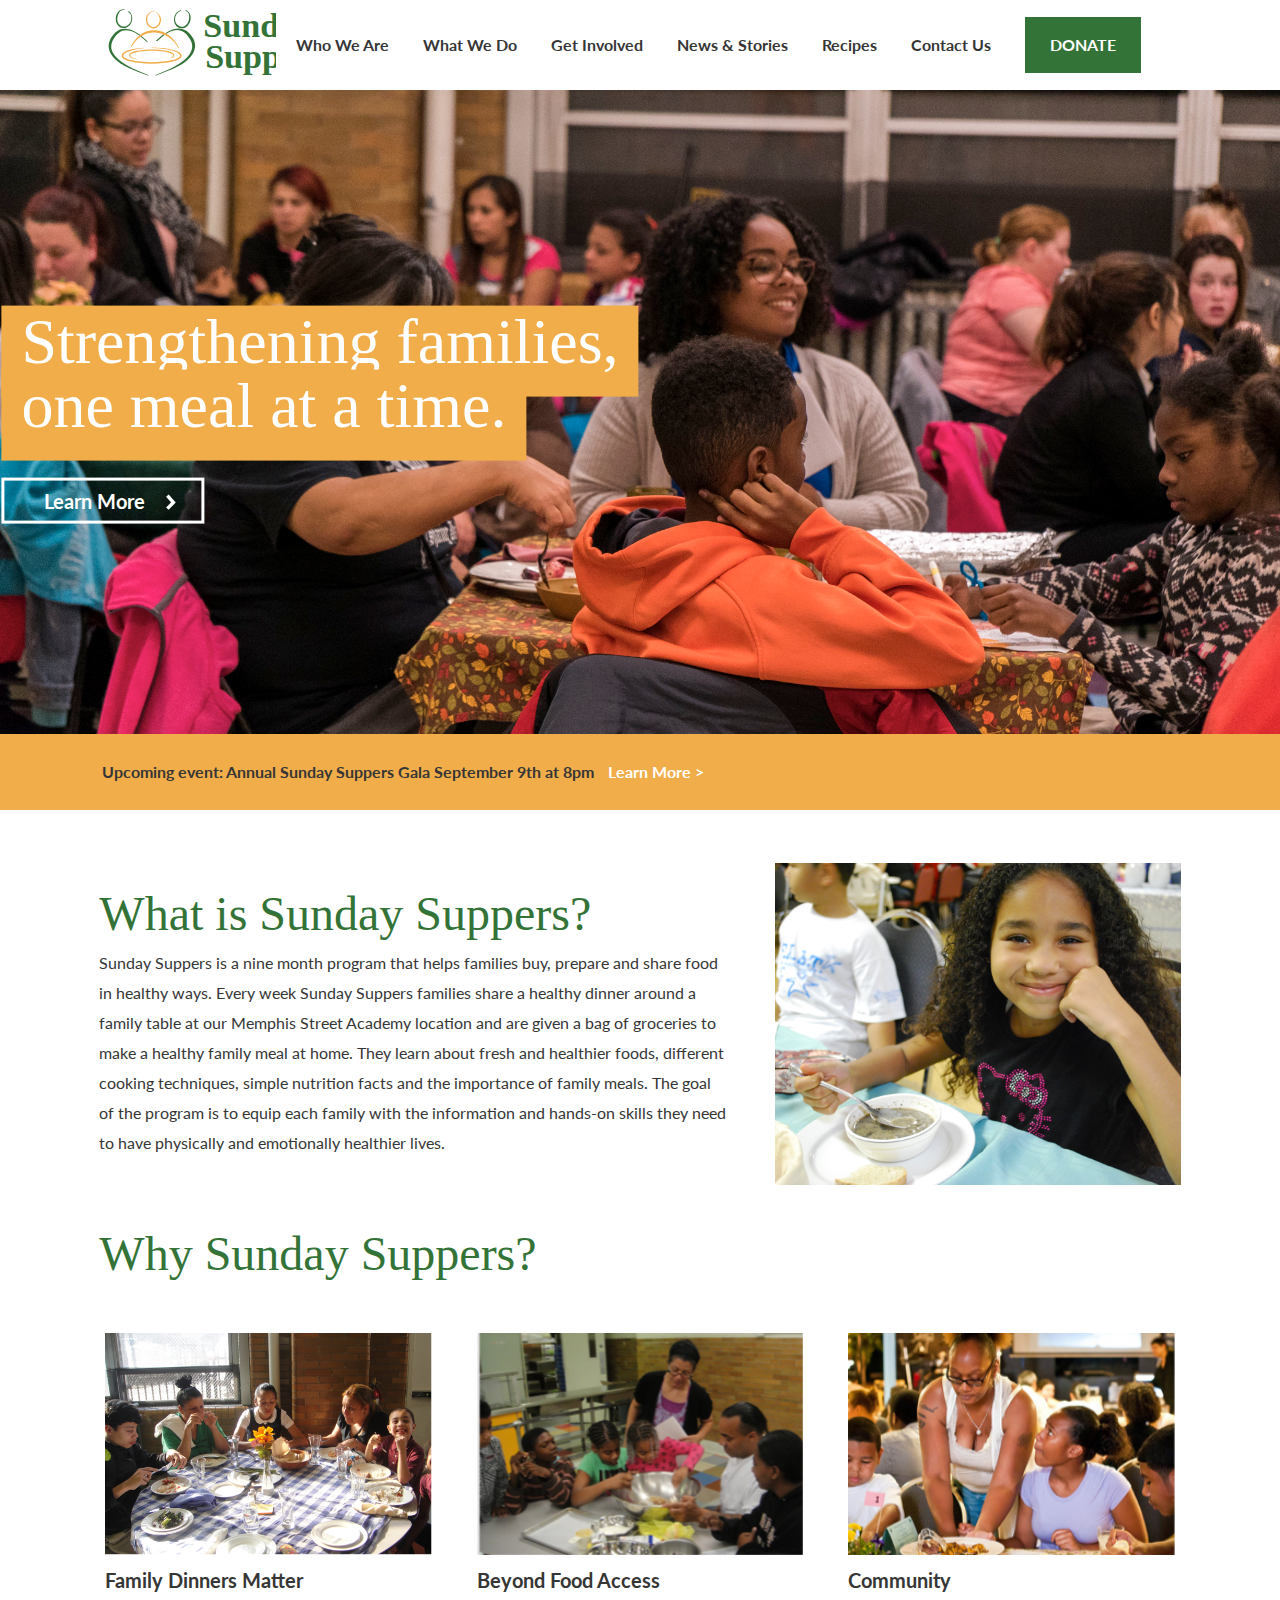
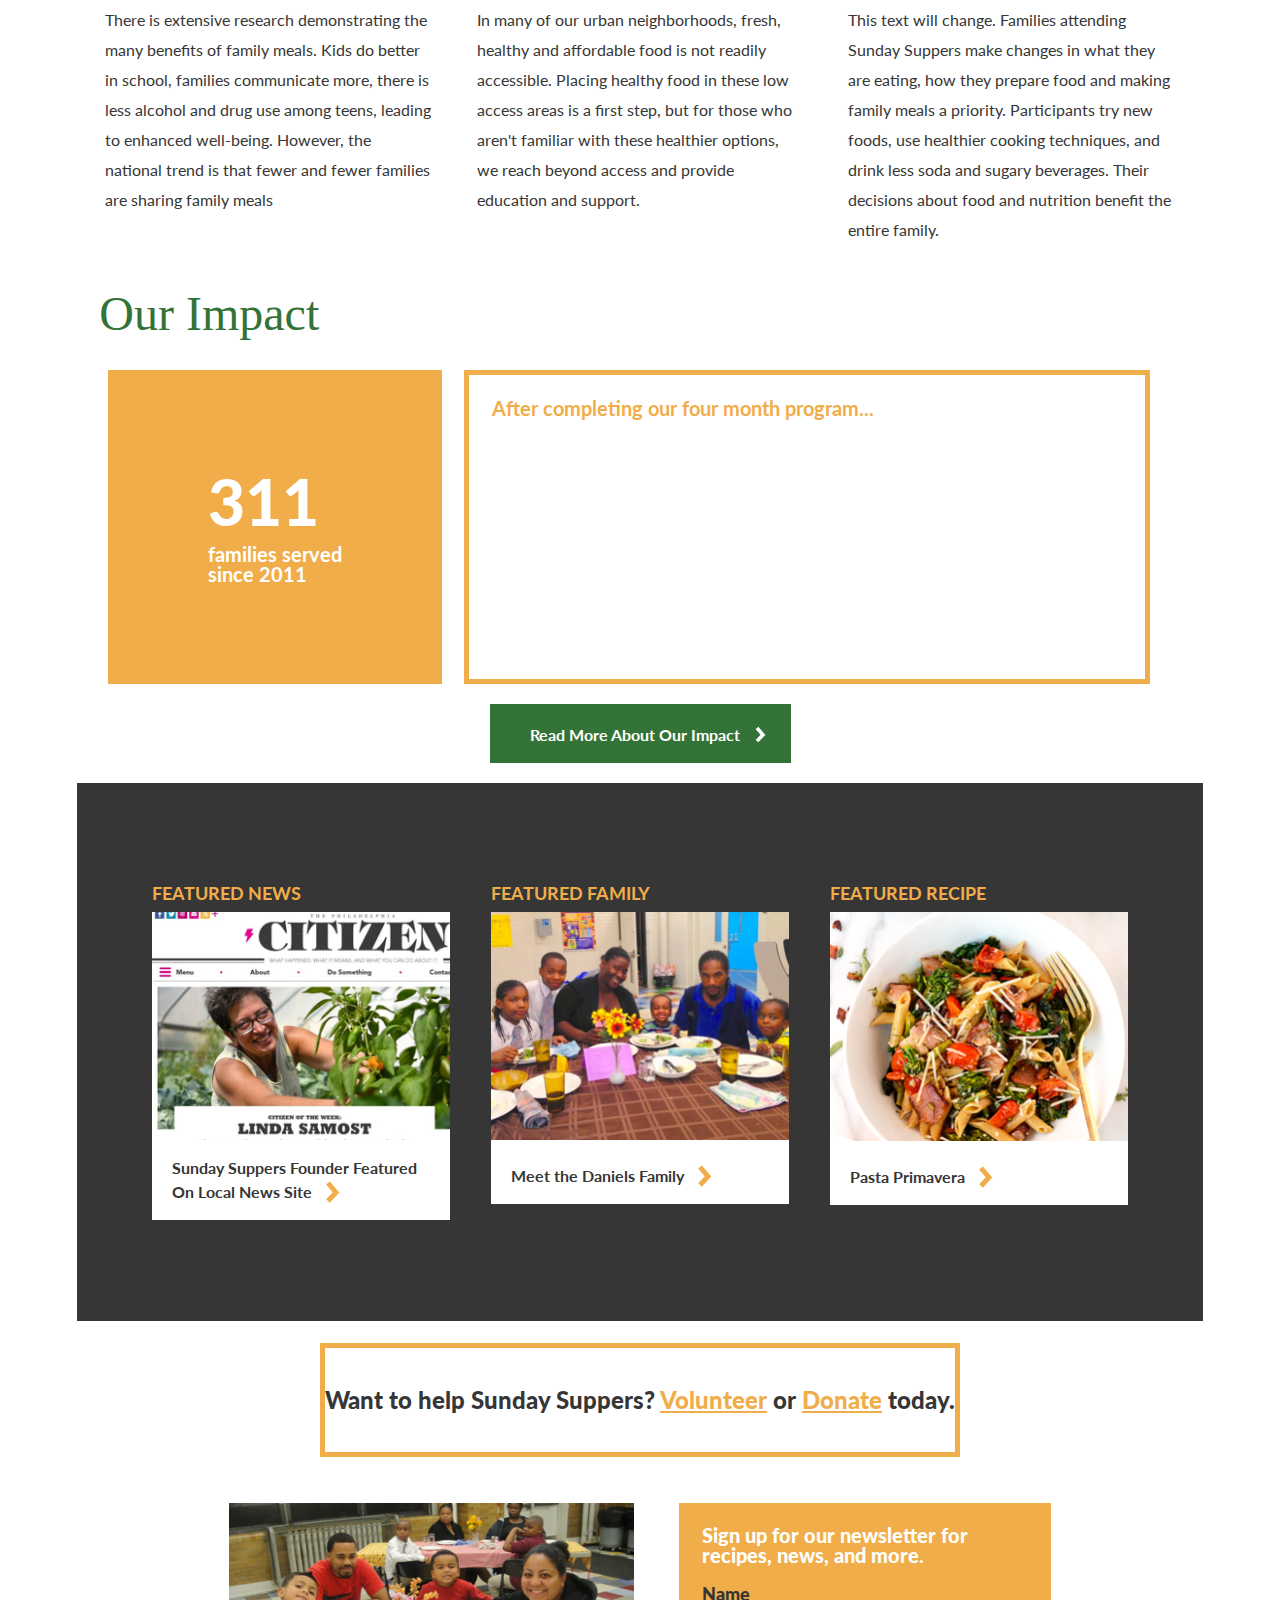
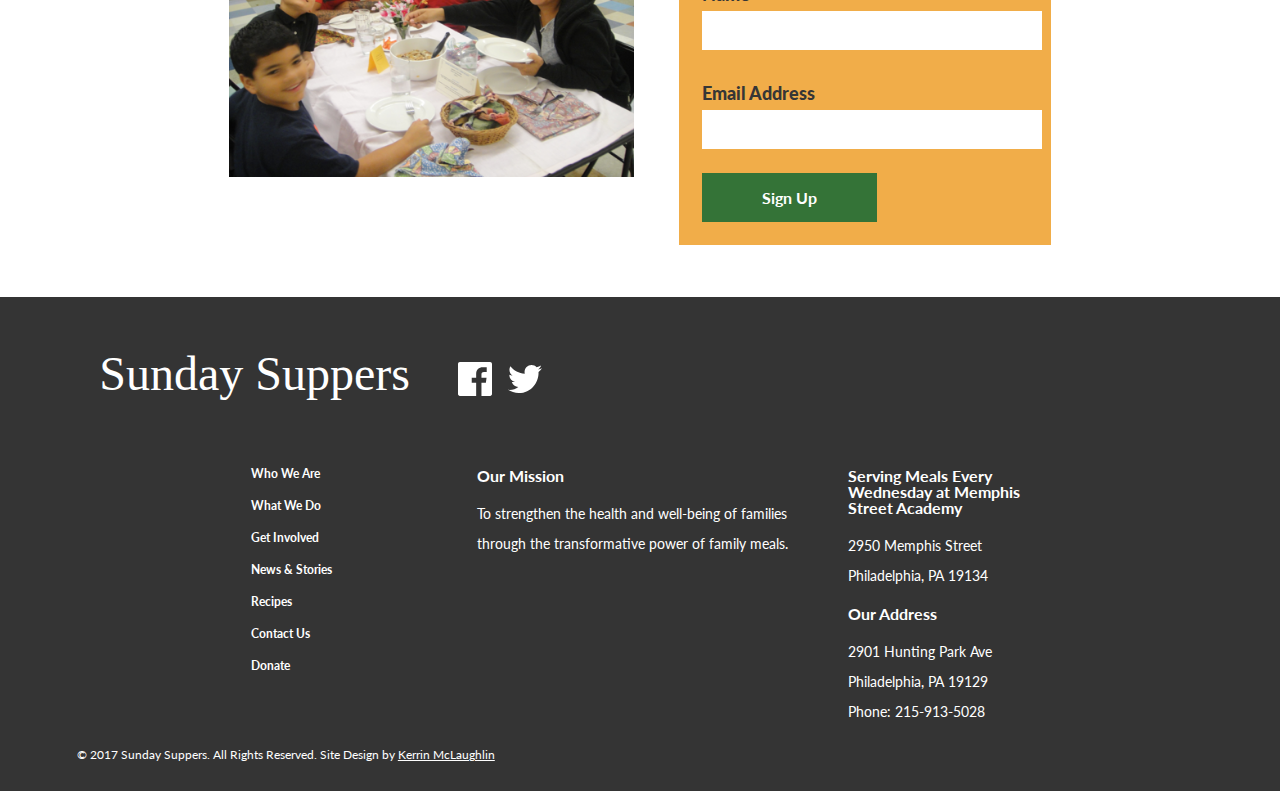
==== sunday-suppers/index.html @ 990748db "initial commit" ====
<!doctype html>
<html class="no-js" lang="">
    <head>
        <meta charset="utf-8">
        <meta http-equiv="x-ua-compatible" content="ie=edge">
        <title></title>
        <meta name="description" content="">
        <meta name="viewport" content="width=device-width, initial-scale=1">

        <link rel="apple-touch-icon" href="apple-touch-icon.png">
        <!-- Place favicon.ico in the root directory -->

        <link rel="stylesheet" href="css/normalize.css">
        <link rel="stylesheet" href="css/main.css">
        <link href="https://fonts.googleapis.com/css?family=Amatic+SC|Lato:400,400i,700,900" rel="stylesheet">
        <script src="js/vendor/modernizr-2.8.3.min.js"></script>
    </head>
    <body>

      <nav>
        <a href="index.html" class="logolink"><div class="logo"><img src="img/logo.svg"></div></a>
        <ul>
          <li class="dropdown">
            <a href="" class="dropbtn">Who We Are</a>
            <div class="dropdown-content">
  <a href="#">Mission & Values</a>
  <a href="#">Why Sunday Suppers?</a>
  <a href="#">Where We Serve</a>
    <a href="#">Our Impact</a>
      <a href="#">Staff</a>
</div>
</li>
<li class="dropdown">
  <a href="whatwedo.html" class="dropbtn">What We Do</a>
</li>

<li class="dropdown">
  <a href="" class="dropbtn">Get Involved</a>
  <div class="dropdown-content">
<a href="#">Volunteer</a>
<a href="#">Donate</a>
<a href="#">Become a Sunday Suppers Family</a>

</div>
</li>
<li class="dropdown">
  <a href="" class="dropbtn">News & Stories</a>
  <div class="dropdown-content">
<a href="#">News and Updates</a>
<a href="#">Family & Volunteer Stories</a>
<a href="#">Media Coverage</a>
</div>
</li>

          <li>
            <a href="">Recipes</a>
          </li>

          <li>
            <a href="">Contact Us</a>
          </li>

          <li class="donate">
            <a href="">Donate</a>
          </li>

          <li>  <a href="javascript:void(0);" class="nav-icon"> Menu </a></li>
       </ul>
      </nav>

      <div class="mobile-overlay">
        <a href="javascript:void(0)" class="closebtn">Close</a>

        <div class="overlay-content">
          <li><a href="javascript:void(0)" class="after">Who We Are</a>
            <div class="overlaynavcontent">
              <a href="#">Mission & Values</a>
              <a href="#">Why Sunday Suppers?</a>
              <a href="#">Where We Serve</a>
                <a href="#">Our Impact</a>
                  <a href="#">Staff</a>
            </div>

          </li>
          <li><a href="" class="after">What We Do</a></li>
          <li><a href="" class="after">Get Involved</a></li>
          <li><a href="" class="after">News & Stories</a></li>
          <li><a href="">Recipes</a></li>
          <li><a href="">Contact Us</a></li>
          <li><a href="">Donate</a></li>
         </div>

      </div>

      <div class="hero-image">
        <div class="hero-text">
<span> Strengthening families, </span> <br><span> one meal at a time. </span>
<br><button> Learn More </button>
  </div>
<div class="hero-message">Upcoming event: Annual Sunday Suppers Gala September 9th at 8pm <a href="">Learn More > </a></div>
      </div>

      <div class="container">
        <div class="row align-items-center">
        <div class="col-60"><h1>What is Sunday Suppers?</h1>

        <p>Sunday Suppers is a nine month program that helps families buy, prepare and share food in healthy ways. Every week Sunday Suppers families share a healthy dinner around a family table at our Memphis Street Academy location and are given a bag of groceries to make a healthy family meal at home. They learn about fresh and healthier foods, different cooking techniques, simple nutrition facts and the importance of family meals. The goal of the program is to equip each family with the information and hands-on skills they need to have physically and emotionally healthier lives.</p>
      </div>
      <div class="col-40">
        <img src="img/image1.png">
      </div>
      </div>

      <div class="row">
      <div class="col-100">  <h1>Why Sunday Suppers?</h1> </div>
      </div>

      <div class="row">
        <div class="col-33">
          <img src="img/image2.png">
          <h2>Family Dinners Matter </h2>
          <p>There is extensive research demonstrating the many benefits of family meals. Kids do better in school, families communicate more, there is less alcohol and drug use among teens, leading to enhanced well-being. However, the national trend is that fewer and fewer families are sharing family meals</p>
        </div>

        <div class="col-33">
          <img src="img/image3.png">
          <h2>Beyond Food Access </h2>
          <p>In many of our urban neighborhoods, fresh, healthy and affordable food is not readily accessible. Placing healthy food in these low access areas is a first step, but for those who aren't familiar with these healthier options, we reach beyond access and provide education and support.
          </p>
          </div>

        <div class="col-33">
          <img src="img/image4.png">
          <h2>Community </h2>
<p>This text will change. Families attending Sunday Suppers make changes in what they are eating, how they prepare food and making family meals a priority. Participants try new foods, use healthier cooking techniques, and drink less soda and sugary beverages. Their decisions about food and nutrition benefit the entire family. </p>
        </div>



      </div>

      <div class="row"><div class="col-100"><h1>Our Impact </h1></div> </div>

    <div class="row">
      <div class=" impact-1">
        <h1>311</h1> <h2>families served<br> since 2011</h2>
      </div>

      <div class="col-60 impact-2">
      <h1>  After completing our four month program...</h1>
    </div>

    </div>

    <div class="row"><button> Read More About Our Impact</button></div>

<div class="row dark">
<div class="col-33">
<h1>Featured News</h1>
<div class="news-card">
<img src="img/card-1 .png">
<div class="news-card-text">
Sunday Suppers Founder Featured On Local News Site
</div>
</div>

</div>
<div class="col-33">

  <h1>Featured Family</h1>
  <div class="news-card">
  <img src="img/card-2.png">
  <div class="news-card-text">
  Meet the Daniels Family
  </div>
  </div>

</div>
<div class="col-33">

  <h1>Featured Recipe</h1>
  <div class="news-card">
  <img src="img/card-3.png">
  <div class="news-card-text">
Pasta Primavera  </div>
  </div>
</div>

</div>

<div class="row"><div class="col-60 want-to-help">Want to help Sunday Suppers? <a href="">Volunteer</a> or <a href="">Donate</a> today. </div>
</div>
<div class="row">
  <div class="col-40 padding-reset"><img src="img/image-newsletter.png"></div>
    <div class="col-33 newsletter"><h1>Sign up for our newsletter for recipes, news, and more.</h1>
      <form>
      <div>  <label>Name</label><br>
        <input type="text" name="name">
      </div>
        <br>
        <div>
        <label>Email Address</label><br>
        <input type="text" name="email">
      </div>
        <br>
        <input type="submit" value="Sign Up">

      </form>

    </div>
</div>
</div>
<footer>
  <div class="container">
<div class="row">
<div class="col-100  padding-reset flex align-items-center">
  <h1>Sunday Suppers</h1>

  <div class="social"><a href=""><img src="img/Facebook-white.svg"></a></div>
    <div class="social"><a href=""><img src="img/Twitter-white.svg"></a></div>
</div>
</div>

<div class="row justify-content">
<div class="col-20">
  <nav>
    <ul>
      <li><a href="">Who We Are</a></li>
      <li><a href="">What We Do</a></li>
      <li><a href="">Get Involved</a></li>
      <li><a href="">News & Stories</a></li>
      <li><a href="">Recipes</a></li>
      <li><a href="">Contact Us</a></li>
      <li><a href="">Donate</a></li>
    </ul>
  </nav>
</div>
<div class="col-33">
  <h2>Our Mission</h2>

  <p>To strengthen the health and
well-being of families through the transformative power of family meals.</p>
</div>
<div class="col-20">
  <h2>Serving Meals Every Wednesday at Memphis Street Academy</h2>
  <p>2950 Memphis Street<br>
Philadelphia, PA 19134</p>

<h2>Our Address</h2>

<p>2901 Hunting Park Ave<br>
Philadelphia, PA 19129<br>
Phone: 215-913-5028</p>
</div>
</div>

<span>© 2017 Sunday Suppers. All Rights Reserved. Site Design by <a href="http://www.kerrinrose.com">Kerrin McLaughlin</a></span>
</div>
</footer>




        <script src="https://code.jquery.com/jquery-1.12.0.min.js"></sgript>
        <script>window.jQuery || document.write('<script src="js/vendor/jquery-1.12.0.min.js"><\/script>')</script>
        <script src="js/plugins.js"></script>
        <script src="js/main.js"></script>

        <!-- Google Analytics: change UA-XXXXX-X to be your site's ID. -->
        <script>
            (function(b,o,i,l,e,r){b.GoogleAnalyticsObject=l;b[l]||(b[l]=
            function(){(b[l].q=b[l].q||[]).push(arguments)});b[l].l=+new Date;
            e=o.createElement(i);r=o.getElementsByTagName(i)[0];
            e.src='https://www.google-analytics.com/analytics.js';
            r.parentNode.insertBefore(e,r)}(window,document,'script','ga'));
            ga('create','UA-XXXXX-X','auto');ga('send','pageview');
        </script>
    </body>
</html>
---- sunday-suppers/css/main.css ----
/*! HTML5 Boilerplate v5.3.0 | MIT License | https://html5boilerplate.com/ */

/*
 * What follows is the result of much research on cross-browser styling.
 * Credit left inline and big thanks to Nicolas Gallagher, Jonathan Neal,
 * Kroc Camen, and the H5BP dev community and team.
 */



 /* http://meyerweb.com/eric/tools/css/reset/
    v2.0 | 20110126
    License: none (public domain)
 */

 html, body, div, span, applet, object, iframe,
 h1, h2, h3, h4, h5, h6, p, blockquote, pre,
 a, abbr, acronym, address, big, cite, code,
 del, dfn, em, img, ins, kbd, q, s, samp,
 small, strike, strong, sub, sup, tt, var,
 b, u, i, center,
 dl, dt, dd, ol, ul, li,
 fieldset, form, label, legend,
 table, caption, tbody, tfoot, thead, tr, th, td,
 article, aside, canvas, details, embed,
 figure, figcaption, footer, header, hgroup,
 menu, nav, output, ruby, section, summary,
 time, mark, audio, video {
 	margin: 0;
 	padding: 0;
 	border: 0;
 	font-size: 100%;
 	font: inherit;
 	vertical-align: baseline;
 }
 /* HTML5 display-role reset for older browsers */
 article, aside, details, figcaption, figure,
 footer, header, hgroup, menu, nav, section {
 	display: block;
 }
 body {
 	line-height: 1;
 }
 ol, ul {
 	list-style: none;
 }
 blockquote, q {
 	quotes: none;
 }
 blockquote:before, blockquote:after,
 q:before, q:after {
 	content: '';
 	content: none;
 }
 table {
 	border-collapse: collapse;
 	border-spacing: 0;
 }


/* ==========================================================================
   Base styles: opinionated defaults
   ========================================================================== */

html {
    color: #222;
    font-size: 1em;
    line-height: 1.4;
}

/*
 * Remove text-shadow in selection highlight:
 * https://twitter.com/miketaylr/status/12228805301
 *
 * These selection rule sets have to be separate.
 * Customize the background color to match your design.
 */

::-moz-selection {
    background: #b3d4fc;
    text-shadow: none;
}

::selection {
    background: #b3d4fc;
    text-shadow: none;
}

/*
 * A better looking default horizontal rule
 */

hr {
    display: block;
    height: 1px;
    border: 0;
    border-top: 1px solid #ccc;
    margin: 1em 0;
    padding: 0;
}

/*
 * Remove the gap between audio, canvas, iframes,
 * images, videos and the bottom of their containers:
 * https://github.com/h5bp/html5-boilerplate/issues/440
 */

audio,
canvas,
iframe,
img,
svg,
video {
    vertical-align: middle;
}

/*
 * Remove default fieldset styles.
 */

fieldset {
    border: 0;
    margin: 0;
    padding: 0;
}

/*
 * Allow only vertical resizing of textareas.
 */

textarea {
    resize: vertical;
}

.display-none {

  display: none;
}

.display-block {

  display: block !important;
}

/* ==========================================================================
   Browser Upgrade Prompt
   ========================================================================== */

.browserupgrade {
    margin: 0.2em 0;
    background: #ccc;
    color: #000;
    padding: 0.2em 0;
}

/* ==========================================================================
   Author's custom styles
   ========================================================================== */
body, html {

  height: 100%;
  font-family: 'Lato';
  font-weight: 400;
  color: #363636;
}

nav {
  display: flex;
  justify-content: center;
  align-items: center;


  height: 80px;
  background-color: white;
  padding: 5px;
}


.mobile-overlay {

  height: 0%;
      width: 100%;
      position: fixed; /* Stay in place */
      z-index: 1; /* Sit on top */
      left: 0;
      top: 0;
      background-color: #f1ad49;
      overflow:hidden;
      transition: 0.5s;
}

.closebtn {

  position: absolute;
    top: 35px;
    right: 35px;
    font-size: 20px;
    font-weight: 700;
    color: #fff;
    text-decoration: none;
}

.closebtn:hover {

  border-bottom: 2px solid #fff;
  padding-bottom: 5px;
}

.overlay-content {

  position: relative;
  top: 100px;
  left: 40px;
}

.overlay-content li {

  list-style: none;
  margin: 20px;

}

.overlay-content li a {

  color: #fff;
  font-size: 30px;
  text-decoration: none;

}

.overlay-content li .overlaynavcontent {

  margin-top: 10px;
  margin-left: 30px;
  display: none;
}

.overlay-content li .overlaynavcontent a {
display: list-item;
font-size: 20px;
margin: 20px 0px;
transition: .5s;


}

.overlay-content li .overlaynavcontent a:hover {

  border-bottom: 0px;
  padding-bottom: 0px;
  opacity: .5;
  transition: .5s;
}


.after::after {

  content: ' +';
}
.afterafter::after {

  content: ' -' !important;

}

.overlay-content li a:hover {

  border-bottom: 2px solid #fff;
  padding-bottom: 5px;

}

.dropdown {
    position: relative;
    display: inline-block;
}

.dropdown-content {
    display: none;
    opacity: 0;
    position: absolute;
    left: -20px;
    background-color: #f9f9f9;
    min-width: 250px;
    z-index: 1;
    padding-top: 10px;
    transition: opacity 2s ease-in;

}

.dropdown-content a {
    color: #363636;
    padding: 12px 25px;
    text-decoration: none;
    display: block;
    font-weight: 400;
    border-bottom: 0px !important;
}
.dropdown:hover .dropdown-content {
    display: block;
    opacity: 1;
}




.dropdown-content a:hover {background-color: #f1f1f1}

nav .logo {


  width: 180px;
  margin: 0px 20px;
}

.nav-icon {

  display: none;
  font-size: 20px;
}

nav ul li {

  display: inline-block;
  margin-right: 30px;
}

li.donate {

background-color: #347337;
padding: 20px 25px;


}

li.donate:hover {

    background-color: #29572B;
    cursor: pointer;
}

li.donate a {

  color: #fff;
  text-transform: uppercase;
  font-weight: 700;
}

li.donate a:hover {

  border-bottom: 0px;

}

nav a {

  font-family: 'Lato';
  font-weight: 700;
  text-decoration: none;
  color: #363636;
  padding-bottom: 5px;

}

nav a:hover {
border-bottom: 2px solid #F5A623;

}

/* The hero image */
.hero-image {
    /* The image used */
    background-image: url("../img/hero.JPG");

    /* Set a specific height */
    height: 80%;

    /* Position and center the image to scale nicely on all screens */
    background-position: center;
    background-repeat: no-repeat;
    background-size: cover;
    position: relative;
}

.header-image {
    /* The image used */


    /* Set a specific height */
    height: 40%;

    /* Position and center the image to scale nicely on all screens */
    background-position: center;
    background-repeat: no-repeat;
    background-size: cover;
    position: relative;
}

.hero-text {

    position: absolute;
    top: 50%;
    left: 25%;
    transform: translate(-50%, -60%);

}

.hero-text span {

  color: white;
  background-color: #F1AD49;
  font-family: 'Amatic';
  font-size: 64px;
  padding: 0px 20px 20px 20px;
}


.hero-text button {

  border: 3px solid white;
  background-color: transparent;
  margin-top: 40px;
  color: white;
  padding: 10px 40px;
  font-weight: 700;
  font-size: 20px;
  transition: background-color .5 ease-in-out;

}

.hero-text button:hover {

  background-color: white;
  color: #F1AD49;
}


.header-text {

    position: absolute;
    top: 80%;
    left: 12%;
    transform: translate(-50%, -60%);

}


.logolink:hover {

  border-bottom: 0px;
}

.header-text span {

  color: white;

  font-family: 'Amatic';
  font-size: 64px;
  padding: 0px 20px 20px 20px;
}

.black-bg {
  width: 100%;
  height: 100%;
  background-color: rgba(0, 0, 0, 0.4);
}

.hero-message {

  position: absolute;
  bottom: 0px;
  width: 84%;
  background-color: #f1ad49;
  padding: 30px 8%;
  font-weight: 700;
}

.hero-message a {

  color: white;
  margin-left: 10px;
  text-decoration: none;
}


.container {

  padding: 30px 6%;
}

.container h1 {

  font-family: 'Amatic';
  color: #347337;
  font-size: 48px;
  margin-bottom: 10px;
}

.container h2 {

  font-weight: 700;
  padding: 15px 0px;
  font-size: 20px;
}

.container p {

  line-height: 30px;
}

.impact-1 {

  background-color: #f1ad49;
padding: 100px 100px !important;

}

.impact-1 h1 {

  color: white;
  font-family: lato;
  font-weight: 900;
  padding: 0px;
  font-size: 64px;
}

.impact-1 h2 {

  color:white;
  padding: 0px;
}

.impact-2 {

  border: 5px solid #f1ad49;
  margin: 0% 2% !important;
  padding: 2%;
  border-spacing: border-bpx
}

.impact-2 h1 {

  font-family: 'Lato';
  color: #f1ad49;
  font-size: 20px;
  font-weight: 700;
}

button {

  border: 0px;
  background-color: #347337;
  color: white;
  padding: 20px 40px;
  font-weight: 700;
  margin: 20px 0px;
}

button:after {
  position: relative;
  left: 15px;
  top: 2px;
  content: url('../img/white-carot.svg');

}

button:hover {

  background-color: #29572B;
}

.dark {

  background-color: #363636;
  padding: 80px 50px;
}

.dark h1 {

  color: #f1ad49;
  text-transform: uppercase;
  font-size: 18px;
  font-weight: 700;
  font-family: 'Lato';
}

.news-card-text {
background-color: white;
padding: 20px;
font-weight: 700;

}

.news-card-text:after {

  content: url('../img/orange-carot.svg');
  position: relative;
  left: 10px;
  top: 5px;
  width: 10px;
}

.want-to-help {

  border: 5px solid #f1ad49;
  font-size: 24px;
  font-weight: 900;
  text-align: center;
  padding: 40px 0px !important;
  margin: 50px 0px;
}

.want-to-help a {

  color: #f1ad49;
  transition: color .2s ease-in;
}

.want-to-help a:hover {

  color: #CD9542;
}

.newsletter {
  background-color: #f1ad49;
  margin-left: 2%;
  padding: 2%;
}

.newsletter h1 {

  font-family: 'Lato';
  color: white;
  font-size: 20px;
  font-weight: 900;
  padding-bottom: 10px;
}


form label {

  font-weight: 900;
  font-size: 18px;
  margin: 0px 0px;

}

form div {

  margin-top: 10px;
}

form input[type=text] {

width: 300px;
padding: 10px 20px;
    margin: 8px 0;
    border: 0px;

}

form input[type=submit] {

  border: 0px;
  background-color: #347337;
  color: #fff;
  padding: 15px 60px;
  font-weight: 700;
}

form input[type=submit]:hover {

    background-color: #29572B;
}

footer {

  background-color: #343434;
  color: #fff;
  font-size: 12px;
}

footer .container h1 {

  color: #fff;
  margin-right: 40px;
}

footer .social {

  width: 34px;
  margin: 0px 8px;
}

footer nav {

  background-color: transparent;
  display: inherit;
}

footer .container h2 {

  font-size: 16px;
}
footer .container {

  0px 6%;
}


footer p { font-size: 14px;}
footer nav ul li {

  display: inherit;
  padding: 10px 0px;
}

footer nav a {


  color: #fff;
}

footer span {

  font-size: 12px;
}

footer a {

  color: #fff;
}


.recipes {


  background-color: #eee;
}

.recipe {

  background-color: white;
  margin: 2%;
    padding: 2%;
box-sizing: border-box;
}



.recipe p:after {

  content: url('../img/orange-carot.svg');
  position: relative;
  left: 10px;
  top: 5px;
  width: 10px;
}


.article h1 {

  font-family: 'Lato';
  font-weight: 700;
  font-size: 28px;
  color: #4a4a4a;
}



/* ================
  MEDIA QUERIES
  ================== */

@media (max-width: 1369px) {

  nav {

    padding: 5px 0%;
  }
}

@media (max-width: 1150px) {



   .donate {
     position: absolute;
     top: 90px;
     right: 5px;
     z-index: 1;
   }
}

@media (max-width: 935px) {

  nav a, .donate {display: none;}
  nav .logolink {display: block;}
  nav .nav-icon {display: block;}
  nav {
    justify-content: space-between;
  }

.hero-text {


left: 0%;
transform: translate(5%, -60%);
}

}


/* ================
  GRID
  ================== */

img {

  width: 100%;
}

.flex {
display: flex;

}


.padding-reset {

  padding: 0px !important;
}

.justify-left {
justify-content: left !important;

}
  .row {

    display: flex;
    justify-content: center;
    flex-wrap: wrap;

  }

  .justify-content {

    justify-content: center;
  }

  .align-items-center {

    align-items: center;
  }

.col-10 {

  width: 6%;
margin: 2%;
}

.col-20 {

  width: 16%;
  margin: 2%;

}

.col-33 {

  width: 29%;
  margin: 2%;

}

.col-40 {

  width: 36%;
margin: 2%;

}
.col-50 {

  width: 46%;
margin: 2%;
}

.col-60 {

  width: 56%;
  margin: 2%;

}

.col-66 {

  width: 62%;
margin: 2%;

}

.col-70 {

  width: 66%;
  margin: 2%;

}

.col-80 {

  width: 76%;
margin: 2%;

}

.col-90 {

  width: 86%;
  margin: 2%;

}

.col-100 {

  width: 96%;
margin: 2%;

}








/* ==========================================================================
   Helper classes
   ========================================================================== */

/*
 * Hide visually and from screen readers
 */

.hidden {
    display: none !important;
}

/*
 * Hide only visually, but have it available for screen readers:
 * http://snook.ca/archives/html_and_css/hiding-content-for-accessibility
 */

.visuallyhidden {
    border: 0;
    clip: rect(0 0 0 0);
    height: 1px;
    margin: -1px;
    overflow: hidden;
    padding: 0;
    position: absolute;
    width: 1px;
}

/*
 * Extends the .visuallyhidden class to allow the element
 * to be focusable when navigated to via the keyboard:
 * https://www.drupal.org/node/897638
 */

.visuallyhidden.focusable:active,
.visuallyhidden.focusable:focus {
    clip: auto;
    height: auto;
    margin: 0;
    overflow: visible;
    position: static;
    width: auto;
}

/*
 * Hide visually and from screen readers, but maintain layout
 */

.invisible {
    visibility: hidden;
}

/*
 * Clearfix: contain floats
 *
 * For modern browsers
 * 1. The space content is one way to avoid an Opera bug when the
 *    `contenteditable` attribute is included anywhere else in the document.
 *    Otherwise it causes space to appear at the top and bottom of elements
 *    that receive the `clearfix` class.
 * 2. The use of `table` rather than `block` is only necessary if using
 *    `:before` to contain the top-margins of child elements.
 */

.clearfix:before,
.clearfix:after {
    content: " "; /* 1 */
    display: table; /* 2 */
}

.clearfix:after {
    clear: both;
}

/* ==========================================================================
   EXAMPLE Media Queries for Responsive Design.
   These examples override the primary ('mobile first') styles.
   Modify as content requires.
   ========================================================================== */

@media only screen and (min-width: 35em) {
    /* Style adjustments for viewports that meet the condition */
}

@media print,
       (-webkit-min-device-pixel-ratio: 1.25),
       (min-resolution: 1.25dppx),
       (min-resolution: 120dpi) {
    /* Style adjustments for high resolution devices */
}

/* ==========================================================================
   Print styles.
   Inlined to avoid the additional HTTP request:
   http://www.phpied.com/delay-loading-your-print-css/
   ========================================================================== */

@media print {
    *,
    *:before,
    *:after,
    *:first-letter,
    *:first-line {
        background: transparent !important;
        color: #000 !important; /* Black prints faster:
                                   http://www.sanbeiji.com/archives/953 */
        box-shadow: none !important;
        text-shadow: none !important;
    }

    a,
    a:visited {
        text-decoration: underline;
    }

    a[href]:after {
        content: " (" attr(href) ")";
    }

    abbr[title]:after {
        content: " (" attr(title) ")";
    }

    /*
     * Don't show links that are fragment identifiers,
     * or use the `javascript:` pseudo protocol
     */

    a[href^="#"]:after,
    a[href^="javascript:"]:after {
        content: "";
    }

    pre,
    blockquote {
        border: 1px solid #999;
        page-break-inside: avoid;
    }

    /*
     * Printing Tables:
     * http://css-discuss.incutio.com/wiki/Printing_Tables
     */

    thead {
        display: table-header-group;
    }

    tr,
    img {
        page-break-inside: avoid;
    }

    img {
        max-width: 100% !important;
    }

    p,
    h2,
    h3 {
        orphans: 3;
        widows: 3;
    }

    h2,
    h3 {
        page-break-after: avoid;
    }
}
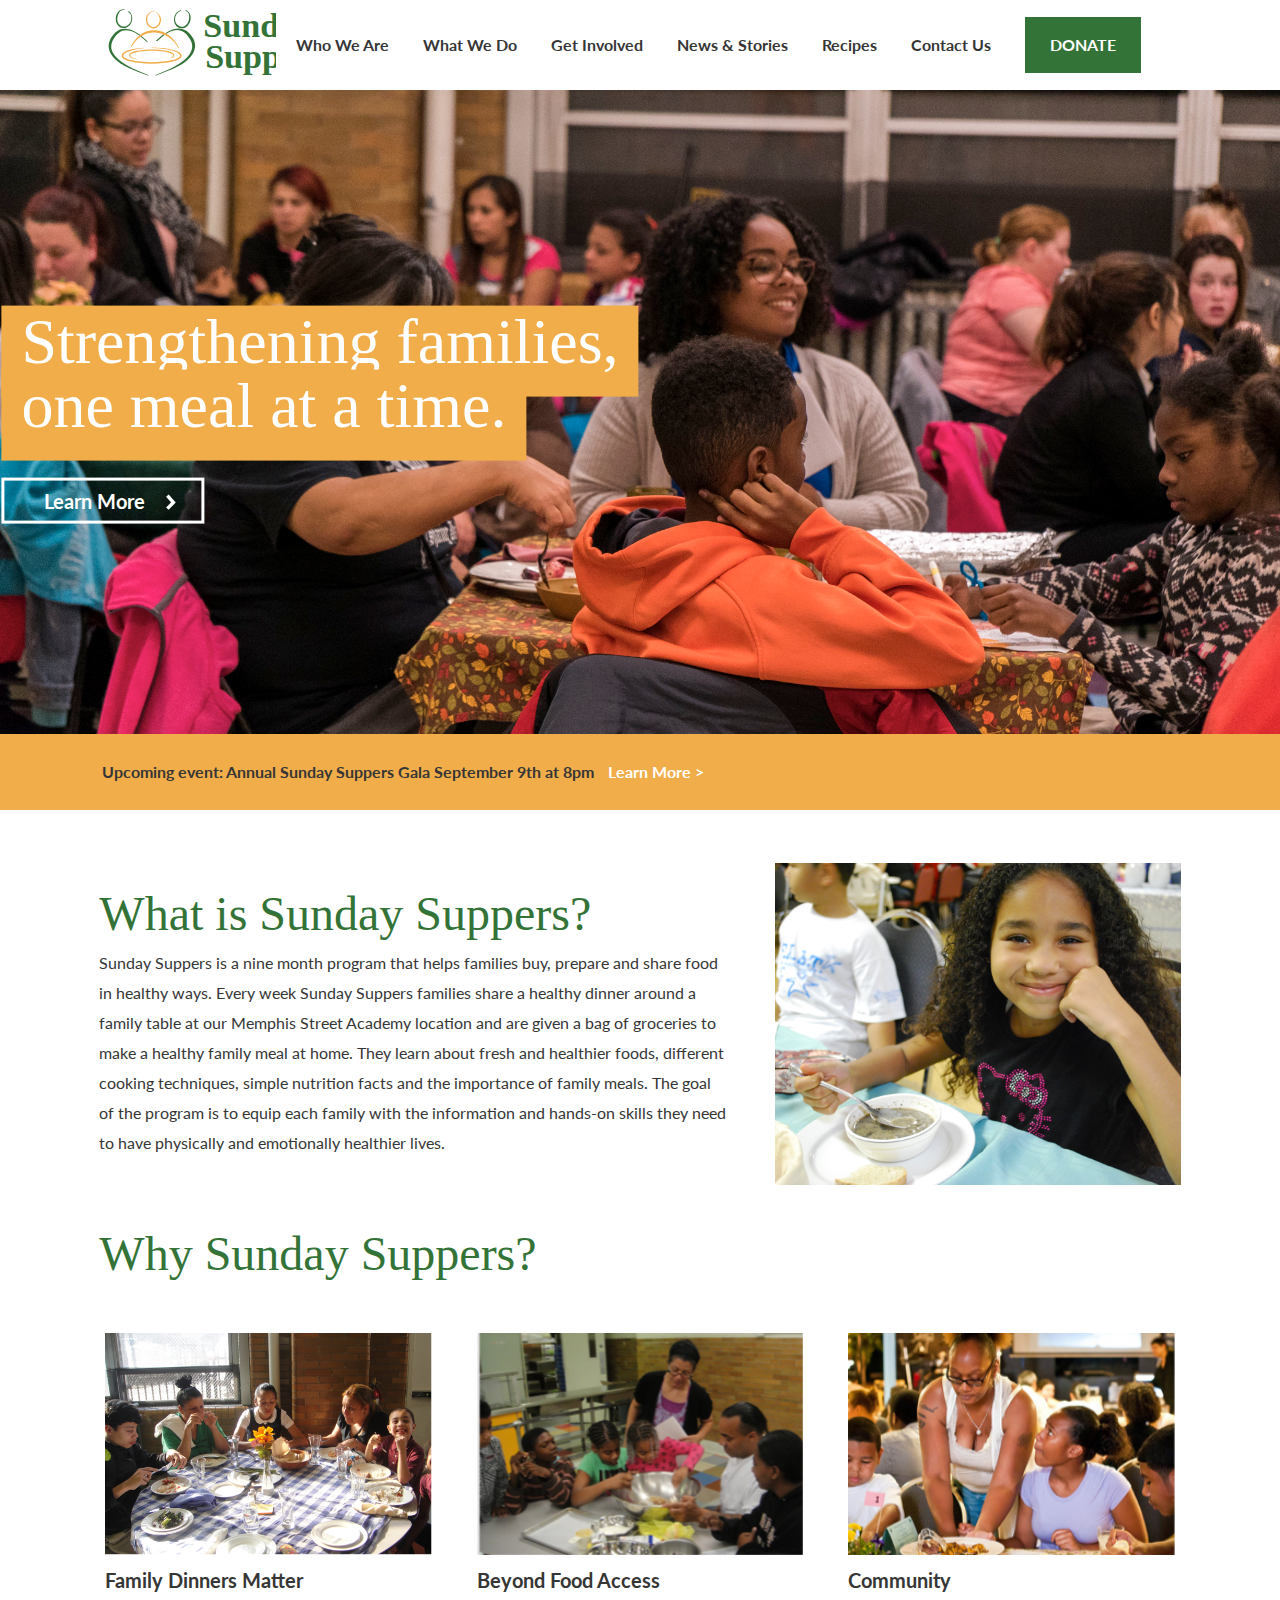
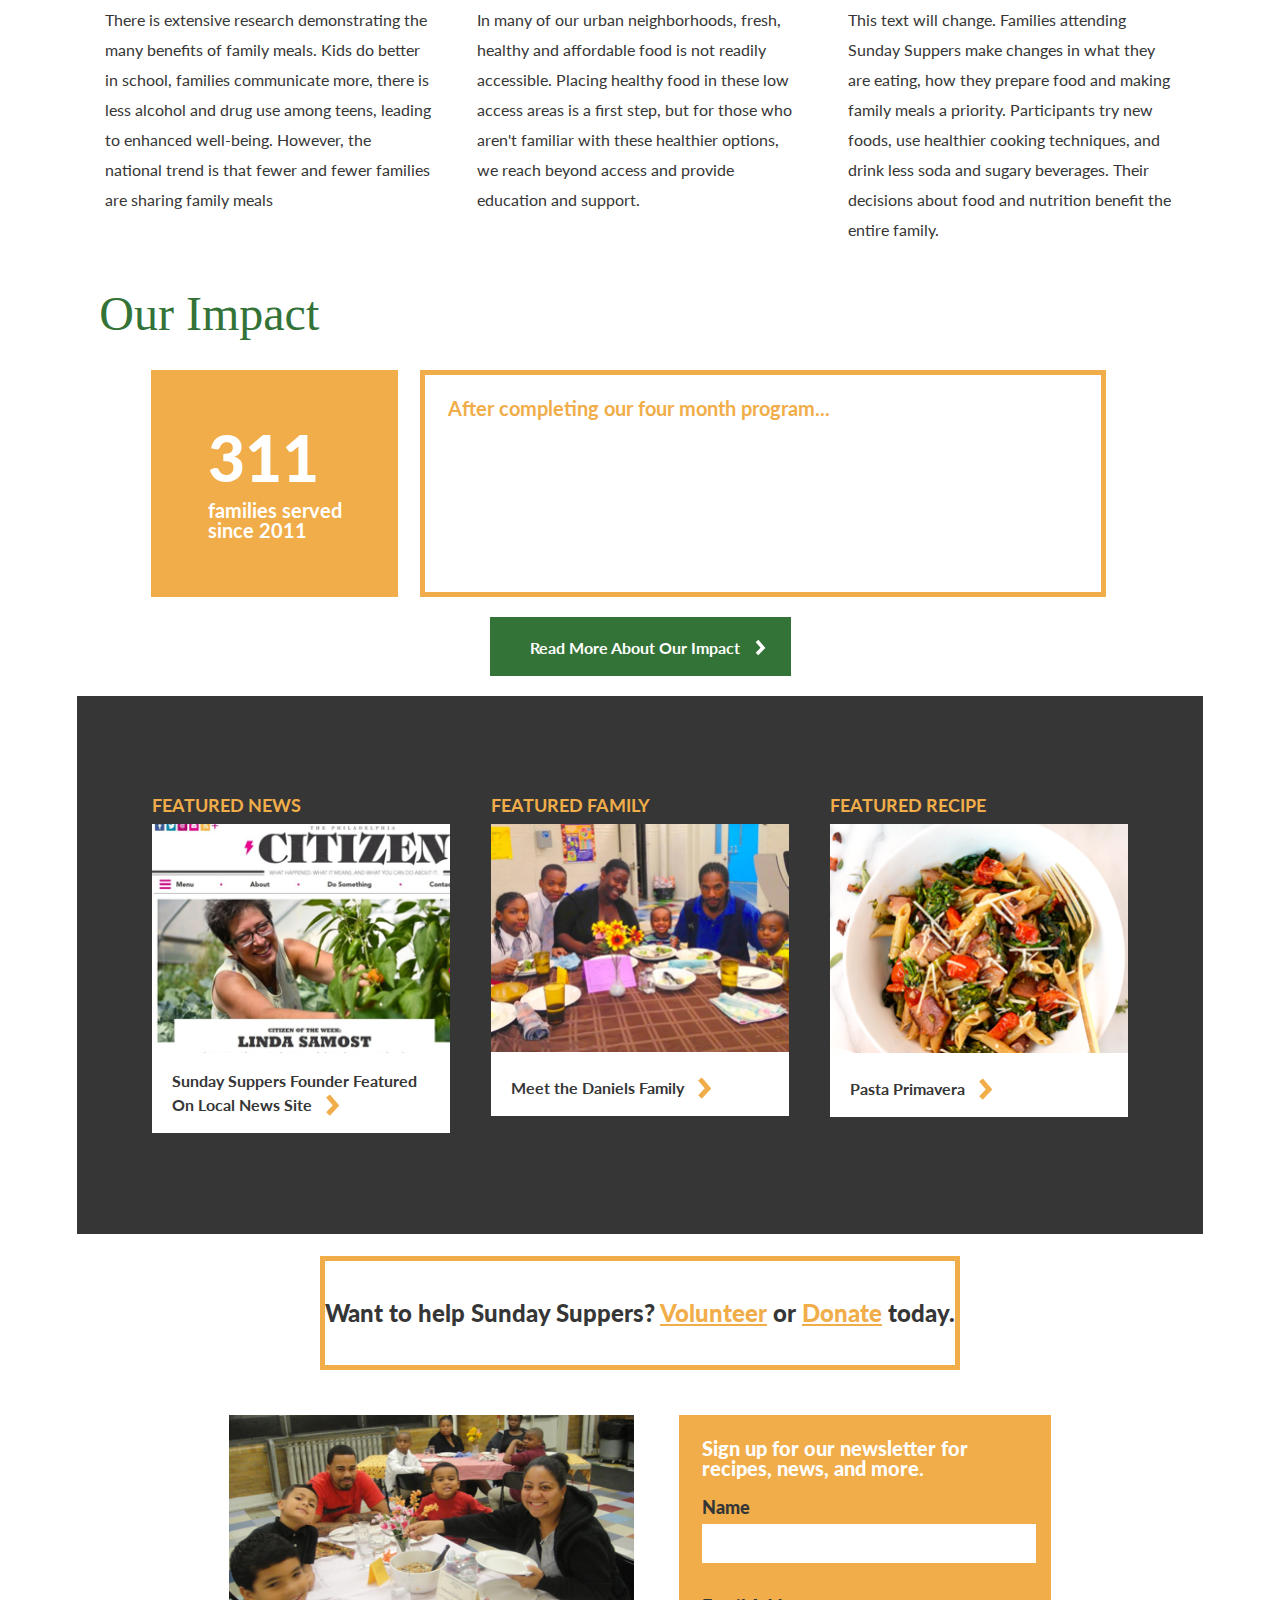
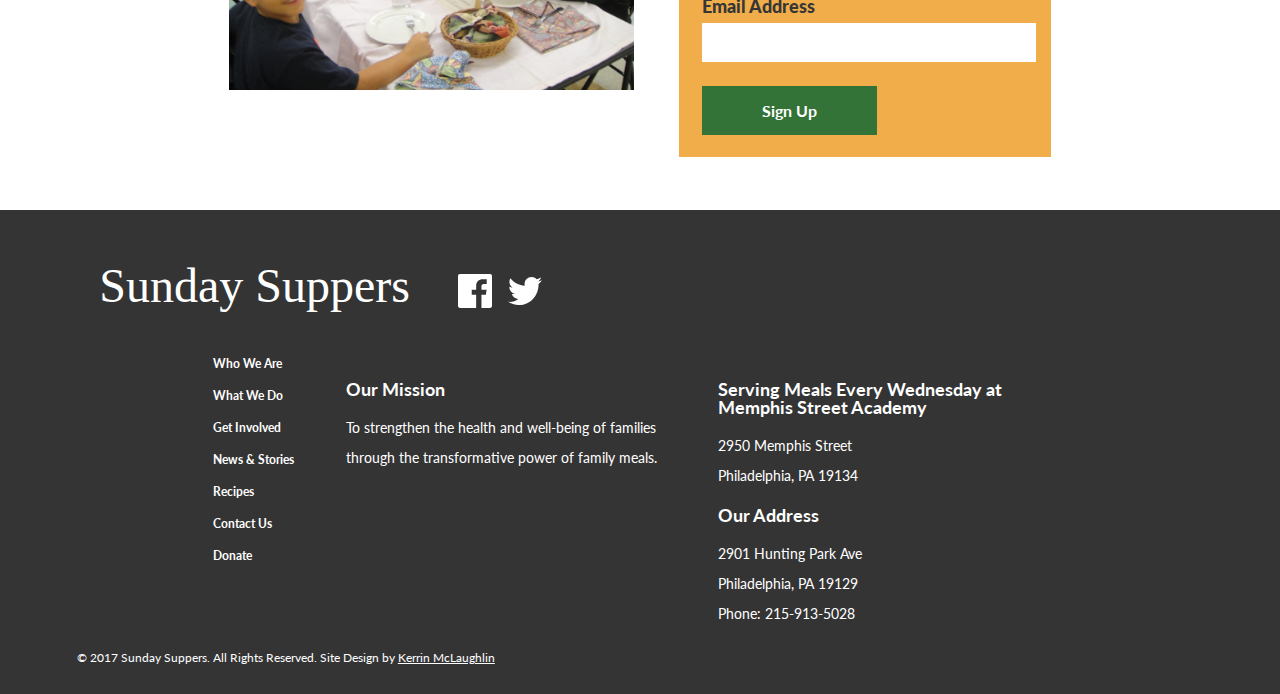
==== commit 0831263f: "wordpress" ====
--- a/sunday-suppers/index.html
+++ b/sunday-suppers/index.html
@@ -17,7 +17,7 @@
     </head>
     <body>
 
-      <nav>
+      <nav class="top">
         <a href="index.html" class="logolink"><div class="logo"><img src="img/logo.svg"></div></a>
         <ul>
           <li class="dropdown">
@@ -112,7 +112,7 @@
       </div>
 
       <div class="row">
-      <div class="col-100">  <h1>Why Sunday Suppers?</h1> </div>
+      <div class="col-100 why">  <h1>Why Sunday Suppers?</h1> </div>
       </div>
 
       <div class="row">
@@ -191,7 +191,7 @@
 <div class="row"><div class="col-60 want-to-help">Want to help Sunday Suppers? <a href="">Volunteer</a> or <a href="">Donate</a> today. </div>
 </div>
 <div class="row">
-  <div class="col-40 padding-reset"><img src="img/image-newsletter.png"></div>
+  <div class="col-40 newsletter-image padding-reset"><img src="img/image-newsletter.png"></div>
     <div class="col-33 newsletter"><h1>Sign up for our newsletter for recipes, news, and more.</h1>
       <form>
       <div>  <label>Name</label><br>
@@ -210,6 +210,9 @@
     </div>
 </div>
 </div>
+
+
+
 <footer>
   <div class="container">
 <div class="row">
@@ -222,7 +225,7 @@
 </div>
 
 <div class="row justify-content">
-<div class="col-20">
+<div class="">
   <nav>
     <ul>
       <li><a href="">Who We Are</a></li>
@@ -241,7 +244,7 @@
   <p>To strengthen the health and
 well-being of families through the transformative power of family meals.</p>
 </div>
-<div class="col-20">
+<div class="col-33">
   <h2>Serving Meals Every Wednesday at Memphis Street Academy</h2>
   <p>2950 Memphis Street<br>
 Philadelphia, PA 19134</p>
--- a/sunday-suppers/css/main.css
+++ b/sunday-suppers/css/main.css
@@ -439,7 +439,7 @@
 
     position: absolute;
     top: 80%;
-    left: 12%;
+    left: 140px;
     transform: translate(-50%, -60%);
 
 }
@@ -511,7 +511,7 @@
 .impact-1 {
 
   background-color: #f1ad49;
-padding: 100px 100px !important;
+padding: 5% 5% !important;
 
 }
 
@@ -652,7 +652,7 @@
 
 form input[type=text] {
 
-width: 300px;
+width: 90%;
 padding: 10px 20px;
     margin: 8px 0;
     border: 0px;
@@ -700,7 +700,7 @@
 
 footer .container h2 {
 
-  font-size: 16px;
+  font-size: 18px;
 }
 footer .container {
 
@@ -765,6 +765,127 @@
   font-size: 28px;
   color: #4a4a4a;
 }
+
+
+
+
+
+/* ================
+  GRID
+  ================== */
+
+img {
+
+  width: 100%;
+}
+
+.flex {
+display: flex;
+
+}
+
+
+.padding-reset {
+
+  padding: 0px !important;
+}
+
+.justify-left {
+justify-content: left !important;
+
+}
+  .row {
+
+    display: flex;
+    justify-content: center;
+    flex-wrap: wrap;
+
+  }
+
+  .justify-content {
+
+    justify-content: center;
+  }
+
+  .align-items-center {
+
+    align-items: center;
+  }
+
+.col-10 {
+
+  width: 6%;
+margin: 2%;
+}
+
+.col-20 {
+
+  width: 16%;
+  margin: 2%;
+
+}
+
+.col-33 {
+
+  width: 29%;
+  margin: 2%;
+
+}
+
+.col-40 {
+
+  width: 36%;
+margin: 2%;
+
+}
+.col-50 {
+
+  width: 46%;
+margin: 2%;
+}
+
+.col-60 {
+
+  width: 56%;
+  margin: 2%;
+
+}
+
+.col-66 {
+
+  width: 62%;
+margin: 2%;
+
+}
+
+.col-70 {
+
+  width: 66%;
+  margin: 2%;
+
+}
+
+.col-80 {
+
+  width: 76%;
+margin: 2%;
+
+}
+
+.col-90 {
+
+  width: 86%;
+  margin: 2%;
+
+}
+
+.col-100 {
+
+  width: 96%;
+margin: 2%;
+
+}
+
 
 
 
@@ -790,17 +911,31 @@
      right: 5px;
      z-index: 1;
    }
-}
+
+   .newsletter-image {
+
+     display: none;
+   }
+
+   .newsletter {
+     width: 50%;
+   }
+
+}
+
+
 
 @media (max-width: 935px) {
 
-  nav a, .donate {display: none;}
+  .top a, .donate {display: none;}
   nav .logolink {display: block;}
   nav .nav-icon {display: block;}
   nav {
     justify-content: space-between;
   }
 
+
+
 .hero-text {
 
 
@@ -808,129 +943,64 @@
 transform: translate(5%, -60%);
 }
 
-}
-
-
-/* ================
-  GRID
-  ================== */
-
-img {
-
-  width: 100%;
-}
-
-.flex {
-display: flex;
-
-}
-
-
-.padding-reset {
-
-  padding: 0px !important;
-}
-
-.justify-left {
-justify-content: left !important;
-
-}
-  .row {
-
-    display: flex;
-    justify-content: center;
-    flex-wrap: wrap;
+
+
+}
+
+@media (max-width: 800px) {
+
+  .col-10, .col-20, .col-33, .col-40, .col-50, .col-60, .col-66, .col-70, .col-80, .col-90, .col-100 {
+
+    width: 100%;
 
   }
 
-  .justify-content {
-
-    justify-content: center;
-  }
-
-  .align-items-center {
-
-    align-items: center;
-  }
-
-.col-10 {
-
-  width: 6%;
-margin: 2%;
-}
-
-.col-20 {
-
-  width: 16%;
-  margin: 2%;
-
-}
-
-.col-33 {
-
-  width: 29%;
-  margin: 2%;
-
-}
-
-.col-40 {
-
-  width: 36%;
-margin: 2%;
-
-}
-.col-50 {
-
-  width: 46%;
-margin: 2%;
-}
-
-.col-60 {
-
-  width: 56%;
-  margin: 2%;
-
-}
-
-.col-66 {
-
-  width: 62%;
-margin: 2%;
-
-}
-
-.col-70 {
-
-  width: 66%;
-  margin: 2%;
-
-}
-
-.col-80 {
-
-  width: 76%;
-margin: 2%;
-
-}
-
-.col-90 {
-
-  width: 86%;
-  margin: 2%;
-
-}
-
-.col-100 {
-
-  width: 96%;
-margin: 2%;
-
-}
-
-
-
-
-
+.dark > div {
+
+  margin-top: 30px;
+}
+
+.newsletter h1 {
+
+  text-align: center;
+}
+
+.impact-2 {
+
+  margin-top: 30px !important;
+}
+
+.why {
+
+  margin-top: 50px !important;
+}
+
+footer nav {
+
+  text-align: center;
+}
+
+footer nav ul {
+
+  display: inline-block;
+}
+
+footer nav ul li a {
+
+  margin-top: 10px;
+}
+
+
+footer div {
+
+  text-align: center;
+}
+footer p {
+
+
+  margin-bottom: 50px;
+}
+}
 
 
 
